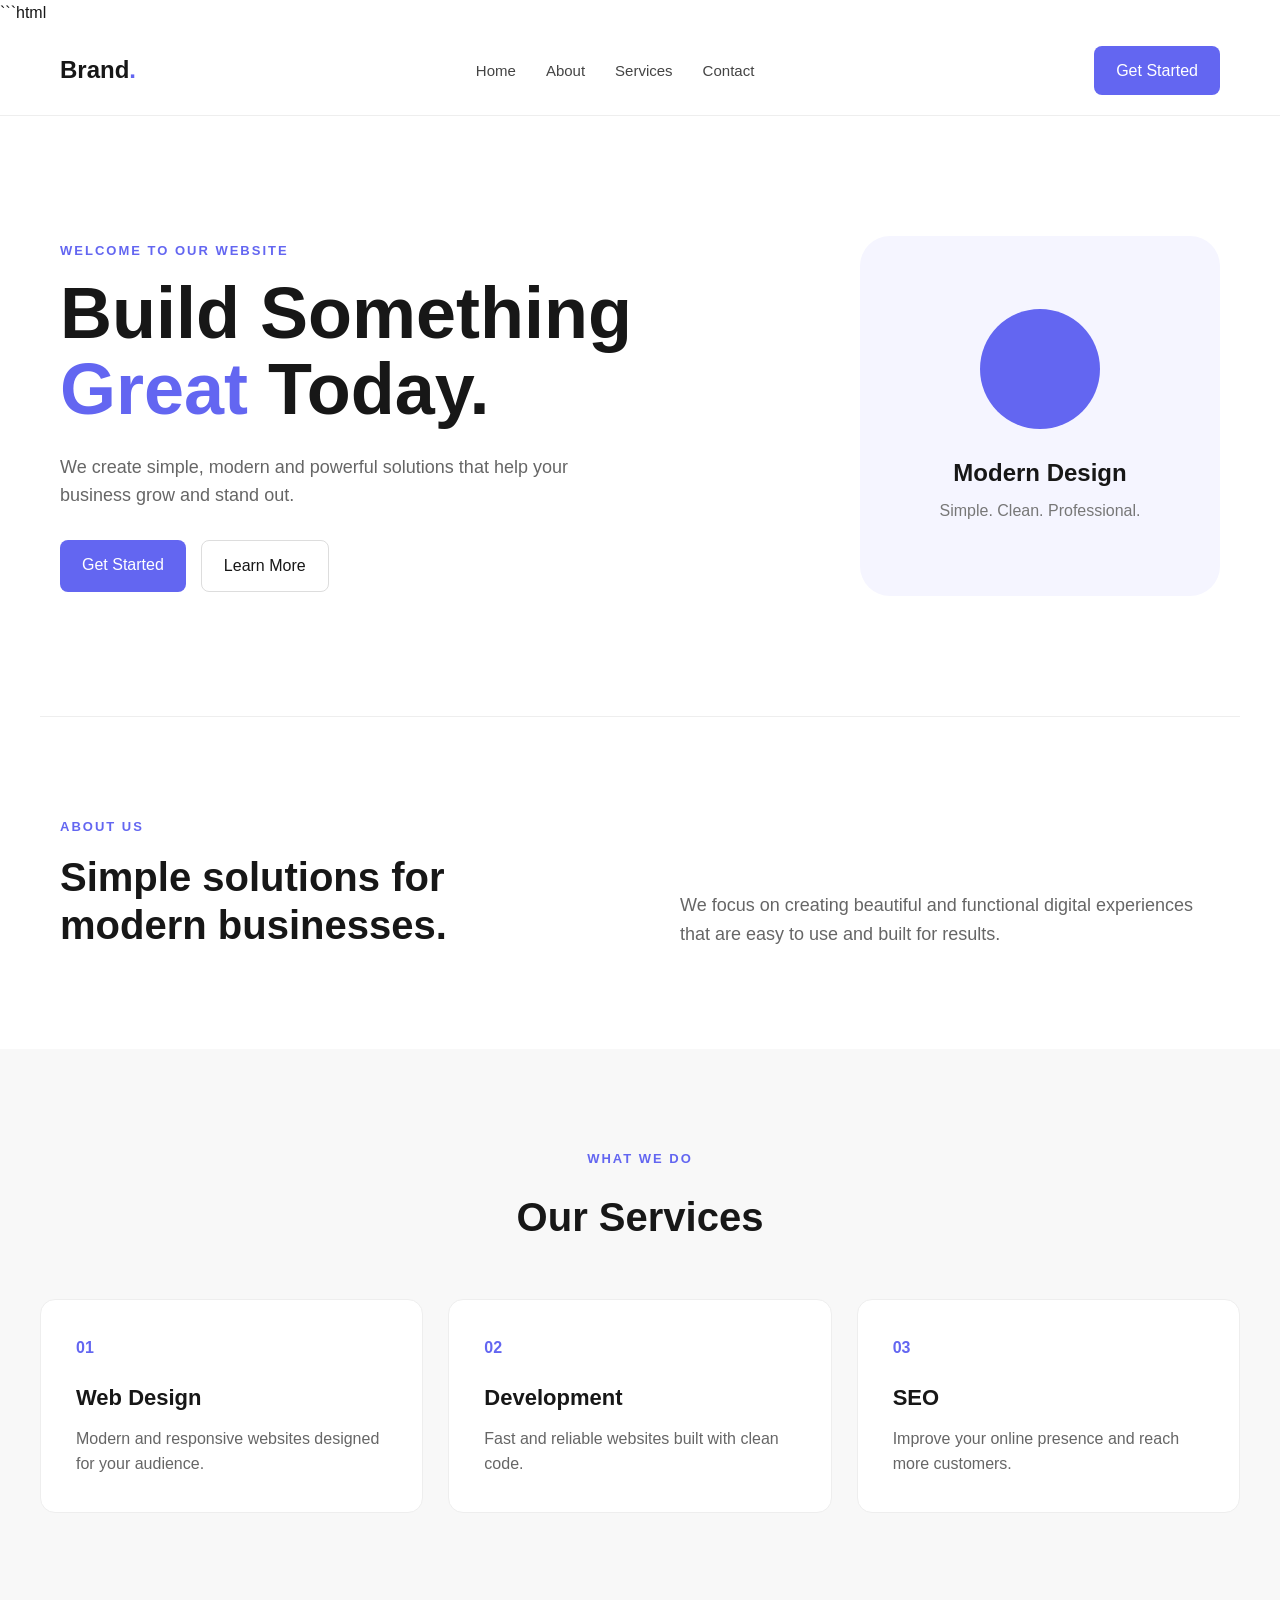
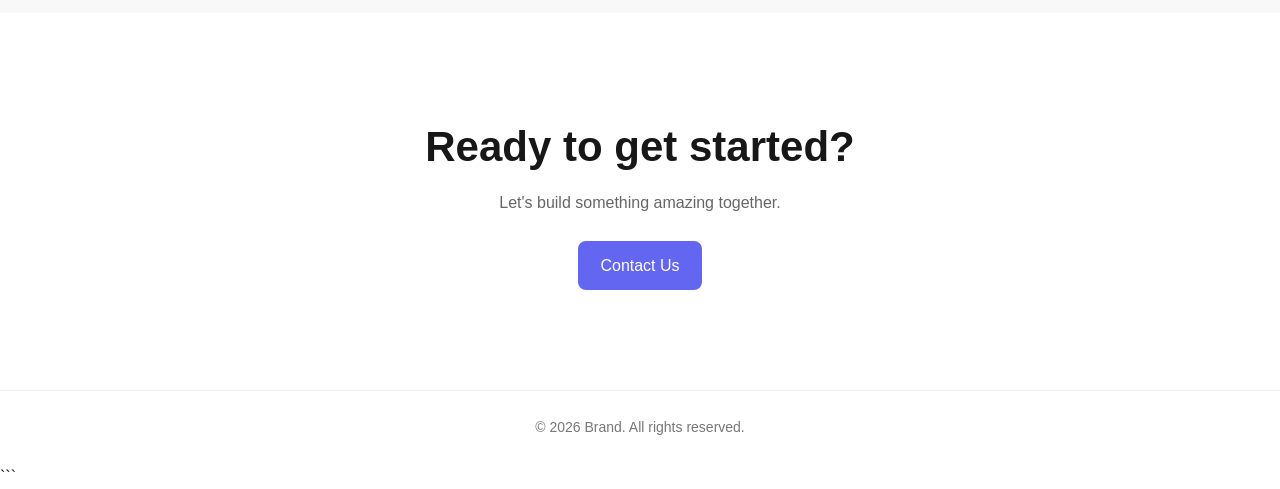
==== index.html @ dd119ff8 "initial state" ====
```html
<!DOCTYPE html>
<html lang="en">
<head>
    <meta charset="UTF-8">
    <meta name="viewport" content="width=device-width, initial-scale=1.0">
    <title>Simple Landing Page</title>
    <link rel="stylesheet" href="style.css">
</head>
<body>

    <!-- Navbar -->
    <header>
        <nav class="navbar">
            <div class="logo">Brand<span>.</span></div>

            <ul class="nav-links">
                <li><a href="#">Home</a></li>
                <li><a href="#about">About</a></li>
                <li><a href="#services">Services</a></li>
                <li><a href="#contact">Contact</a></li>
            </ul>

            <a href="#contact" class="nav-btn">Get Started</a>
        </nav>
    </header>

    <!-- Hero -->
    <main>
        <section class="hero">
            <div class="hero-content">
                <p class="tagline">WELCOME TO OUR WEBSITE</p>

                <h1>Build Something <span>Great</span> Today.</h1>

                <p class="hero-text">
                    We create simple, modern and powerful solutions
                    that help your business grow and stand out.
                </p>

                <div class="hero-buttons">
                    <a href="#contact" class="primary-btn">Get Started</a>
                    <a href="#about" class="secondary-btn">Learn More</a>
                </div>
            </div>

            <div class="hero-card">
                <div class="card-circle"></div>
                <h3>Modern Design</h3>
                <p>Simple. Clean. Professional.</p>
            </div>
        </section>

        <!-- About -->
        <section class="about" id="about">
            <div>
                <p class="section-label">ABOUT US</p>
                <h2>Simple solutions for modern businesses.</h2>
            </div>

            <p>
                We focus on creating beautiful and functional digital
                experiences that are easy to use and built for results.
            </p>
        </section>

        <!-- Services -->
        <section class="services" id="services">
            <p class="section-label">WHAT WE DO</p>
            <h2>Our Services</h2>

            <div class="service-grid">
                <div class="service-card">
                    <div class="icon">01</div>
                    <h3>Web Design</h3>
                    <p>Modern and responsive websites designed for your audience.</p>
                </div>

                <div class="service-card">
                    <div class="icon">02</div>
                    <h3>Development</h3>
                    <p>Fast and reliable websites built with clean code.</p>
                </div>

                <div class="service-card">
                    <div class="icon">03</div>
                    <h3>SEO</h3>
                    <p>Improve your online presence and reach more customers.</p>
                </div>
            </div>
        </section>

        <!-- CTA -->
        <section class="cta" id="contact">
            <h2>Ready to get started?</h2>
            <p>Let's build something amazing together.</p>
            <a href="mailto:hello@example.com" class="primary-btn">Contact Us</a>
        </section>
    </main>

    <!-- Footer -->
    <footer>
        <p>© 2026 Brand. All rights reserved.</p>
    </footer>

</body>
</html>
```
---- style.css ----
* {
    margin: 0;
    padding: 0;
    box-sizing: border-box;
}

html {
    scroll-behavior: smooth;
}

body {
    font-family: Arial, sans-serif;
    color: #171717;
    background: #ffffff;
    line-height: 1.6;
}

/* Navbar */

header {
    border-bottom: 1px solid #eeeeee;
}

.navbar {
    max-width: 1200px;
    margin: auto;
    padding: 20px;
    display: flex;
    align-items: center;
    justify-content: space-between;
}

.logo {
    font-size: 24px;
    font-weight: 700;
}

.logo span {
    color: #6366f1;
}

.nav-links {
    display: flex;
    gap: 30px;
    list-style: none;
}

.nav-links a {
    color: #444;
    text-decoration: none;
    font-size: 15px;
}

.nav-links a:hover {
    color: #6366f1;
}

.nav-btn,
.primary-btn {
    background: #6366f1;
    color: white;
    text-decoration: none;
    padding: 12px 22px;
    border-radius: 8px;
    display: inline-block;
    transition: 0.3s;
}

.nav-btn:hover,
.primary-btn:hover {
    background: #4f46e5;
    transform: translateY(-2px);
}

/* Hero */

.hero {
    max-width: 1200px;
    min-height: 600px;
    margin: auto;
    padding: 80px 20px;
    display: flex;
    align-items: center;
    justify-content: space-between;
    gap: 60px;
}

.hero-content {
    max-width: 650px;
}

.tagline,
.section-label {
    color: #6366f1;
    font-size: 13px;
    font-weight: 700;
    letter-spacing: 2px;
    margin-bottom: 15px;
}

.hero h1 {
    font-size: clamp(45px, 6vw, 72px);
    line-height: 1.05;
    margin-bottom: 25px;
}

.hero h1 span {
    color: #6366f1;
}

.hero-text {
    color: #666;
    font-size: 18px;
    max-width: 550px;
    margin-bottom: 30px;
}

.hero-buttons {
    display: flex;
    gap: 15px;
}

.secondary-btn {
    color: #171717;
    border: 1px solid #ddd;
    padding: 12px 22px;
    border-radius: 8px;
    text-decoration: none;
}

.secondary-btn:hover {
    border-color: #6366f1;
    color: #6366f1;
}

/* Hero Card */

.hero-card {
    width: 360px;
    height: 360px;
    background: #f5f5ff;
    border-radius: 30px;
    display: flex;
    flex-direction: column;
    align-items: center;
    justify-content: center;
    text-align: center;
}

.card-circle {
    width: 120px;
    height: 120px;
    border-radius: 50%;
    background: #6366f1;
    margin-bottom: 25px;
}

.hero-card h3 {
    font-size: 24px;
    margin-bottom: 5px;
}

.hero-card p {
    color: #777;
}

/* About */

.about {
    max-width: 1200px;
    margin: auto;
    padding: 100px 20px;
    display: grid;
    grid-template-columns: 1fr 1fr;
    gap: 80px;
    border-top: 1px solid #eee;
}

.about h2 {
    font-size: 40px;
    line-height: 1.2;
}

.about > p {
    color: #666;
    font-size: 18px;
    align-self: end;
}

/* Services */

.services {
    background: #f8f8f8;
    padding: 100px 20px;
    text-align: center;
}

.services > h2 {
    font-size: 40px;
    margin-bottom: 50px;
}

.service-grid {
    max-width: 1200px;
    margin: auto;
    display: grid;
    grid-template-columns: repeat(3, 1fr);
    gap: 25px;
}

.service-card {
    background: white;
    padding: 35px;
    text-align: left;
    border-radius: 15px;
    border: 1px solid #eee;
    transition: 0.3s;
}

.service-card:hover {
    transform: translateY(-5px);
    box-shadow: 0 15px 40px rgba(0, 0, 0, 0.08);
}

.icon {
    color: #6366f1;
    font-weight: bold;
    margin-bottom: 20px;
}

.service-card h3 {
    font-size: 22px;
    margin-bottom: 10px;
}

.service-card p {
    color: #666;
}

/* CTA */

.cta {
    text-align: center;
    padding: 100px 20px;
}

.cta h2 {
    font-size: 42px;
    margin-bottom: 10px;
}

.cta p {
    color: #666;
    margin-bottom: 25px;
}

/* Footer */

footer {
    padding: 25px;
    text-align: center;
    border-top: 1px solid #eee;
    color: #777;
    font-size: 14px;
}

/* Responsive */

@media (max-width: 768px) {

    .nav-links {
        display: none;
    }

    .hero {
        flex-direction: column;
        text-align: center;
        padding-top: 60px;
    }

    .hero-text {
        margin-left: auto;
        margin-right: auto;
    }

    .hero-buttons {
        justify-content: center;
    }

    .hero-card {
        width: 100%;
        max-width: 360px;
    }

    .about {
        grid-template-columns: 1fr;
        gap: 30px;
    }

    .service-grid {
        grid-template-columns: 1fr;
    }

    .cta h2 {
        font-size: 34px;
    }
}
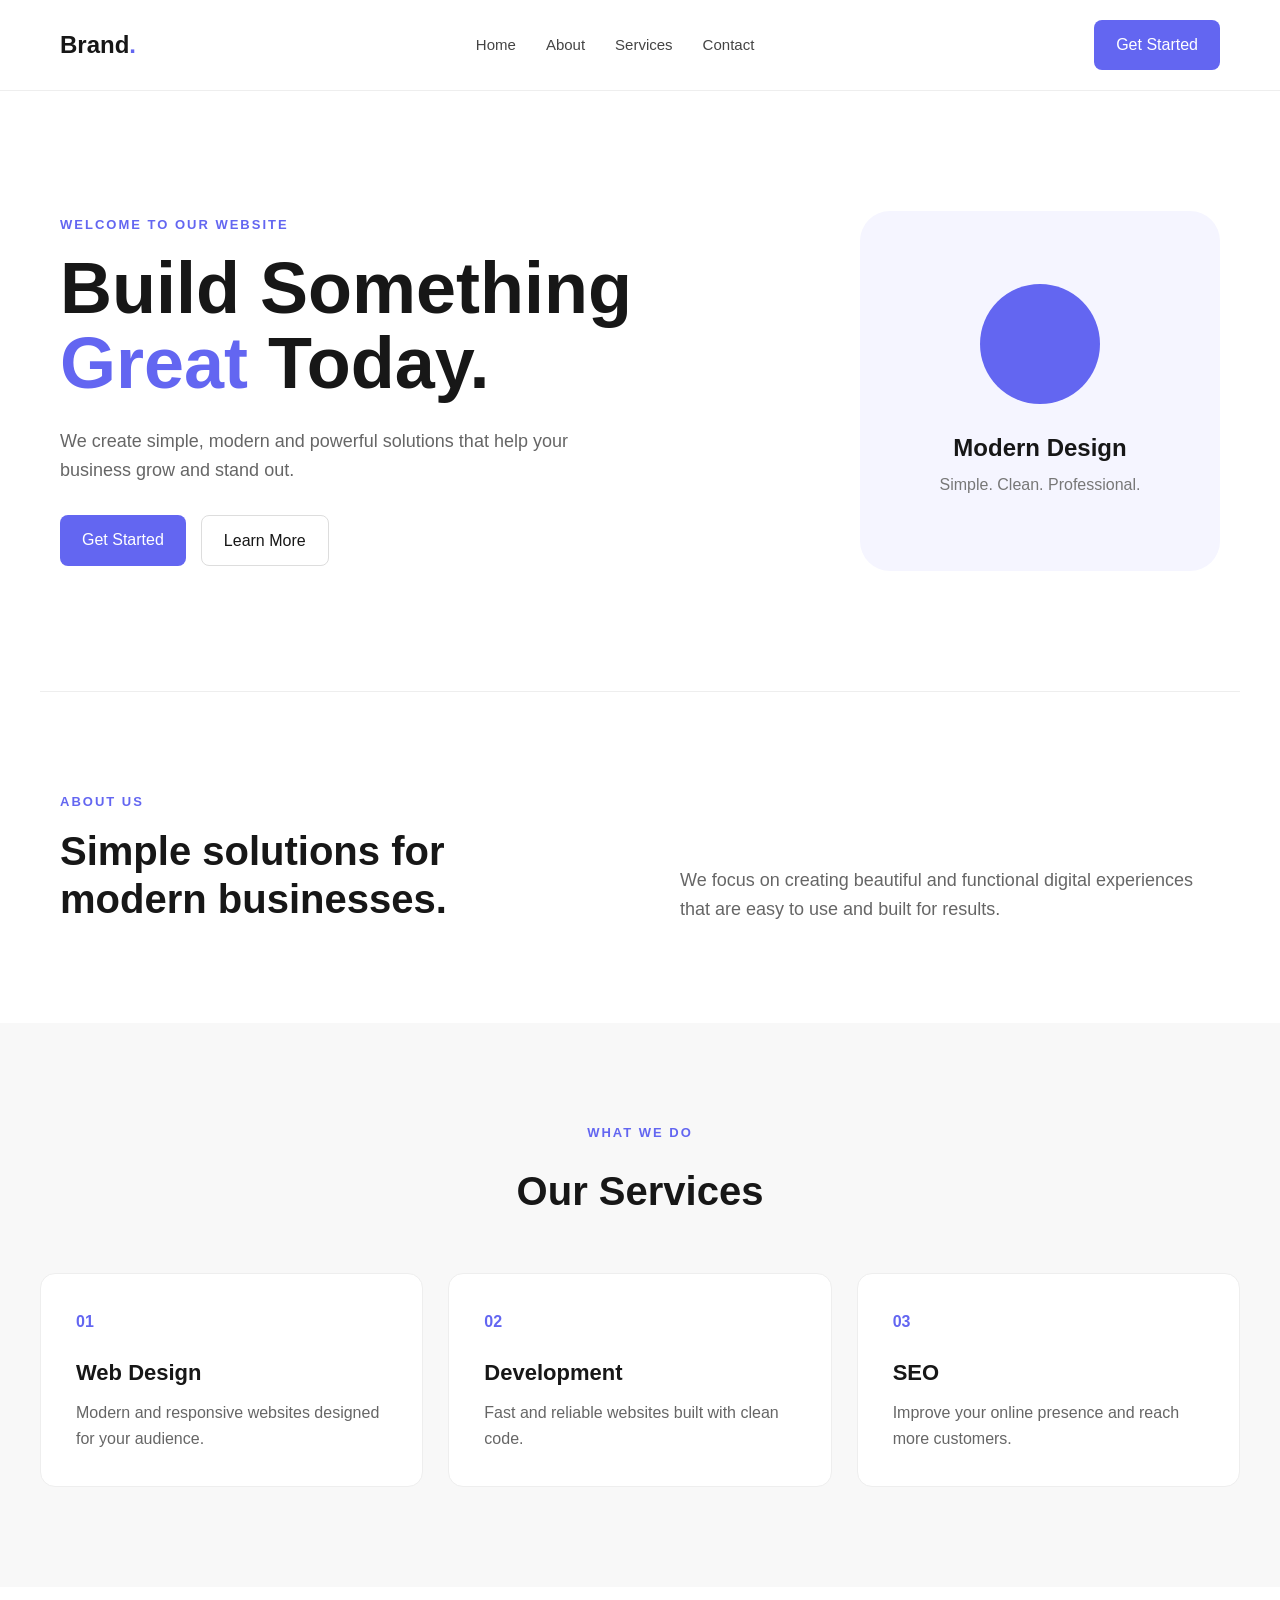
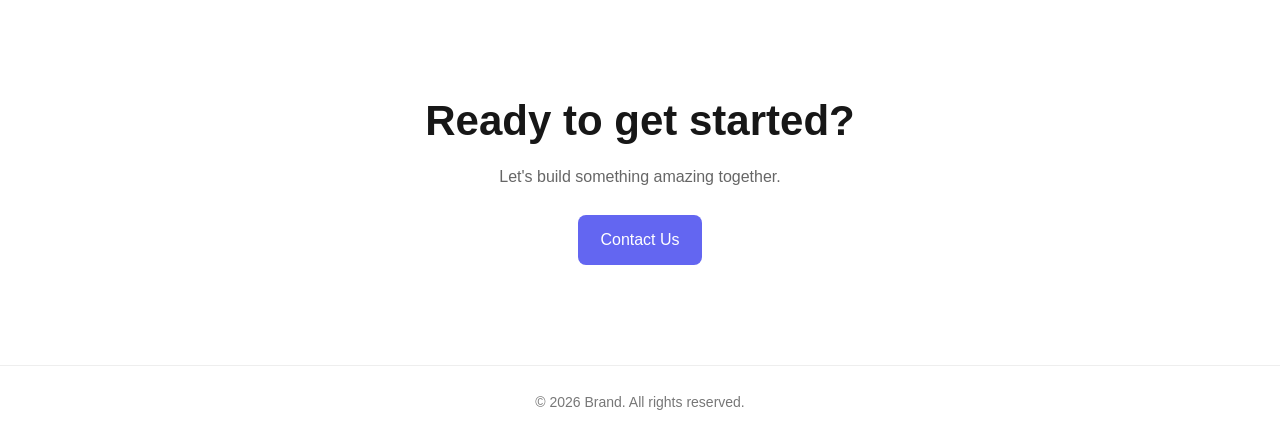
==== commit ede2f495: "Fix: Update index.html" ====
--- a/index.html
+++ b/index.html
@@ -1,4 +1,3 @@
-```html
 <!DOCTYPE html>
 <html lang="en">
 <head>
@@ -105,4 +104,3 @@
 
 </body>
 </html>
-```
